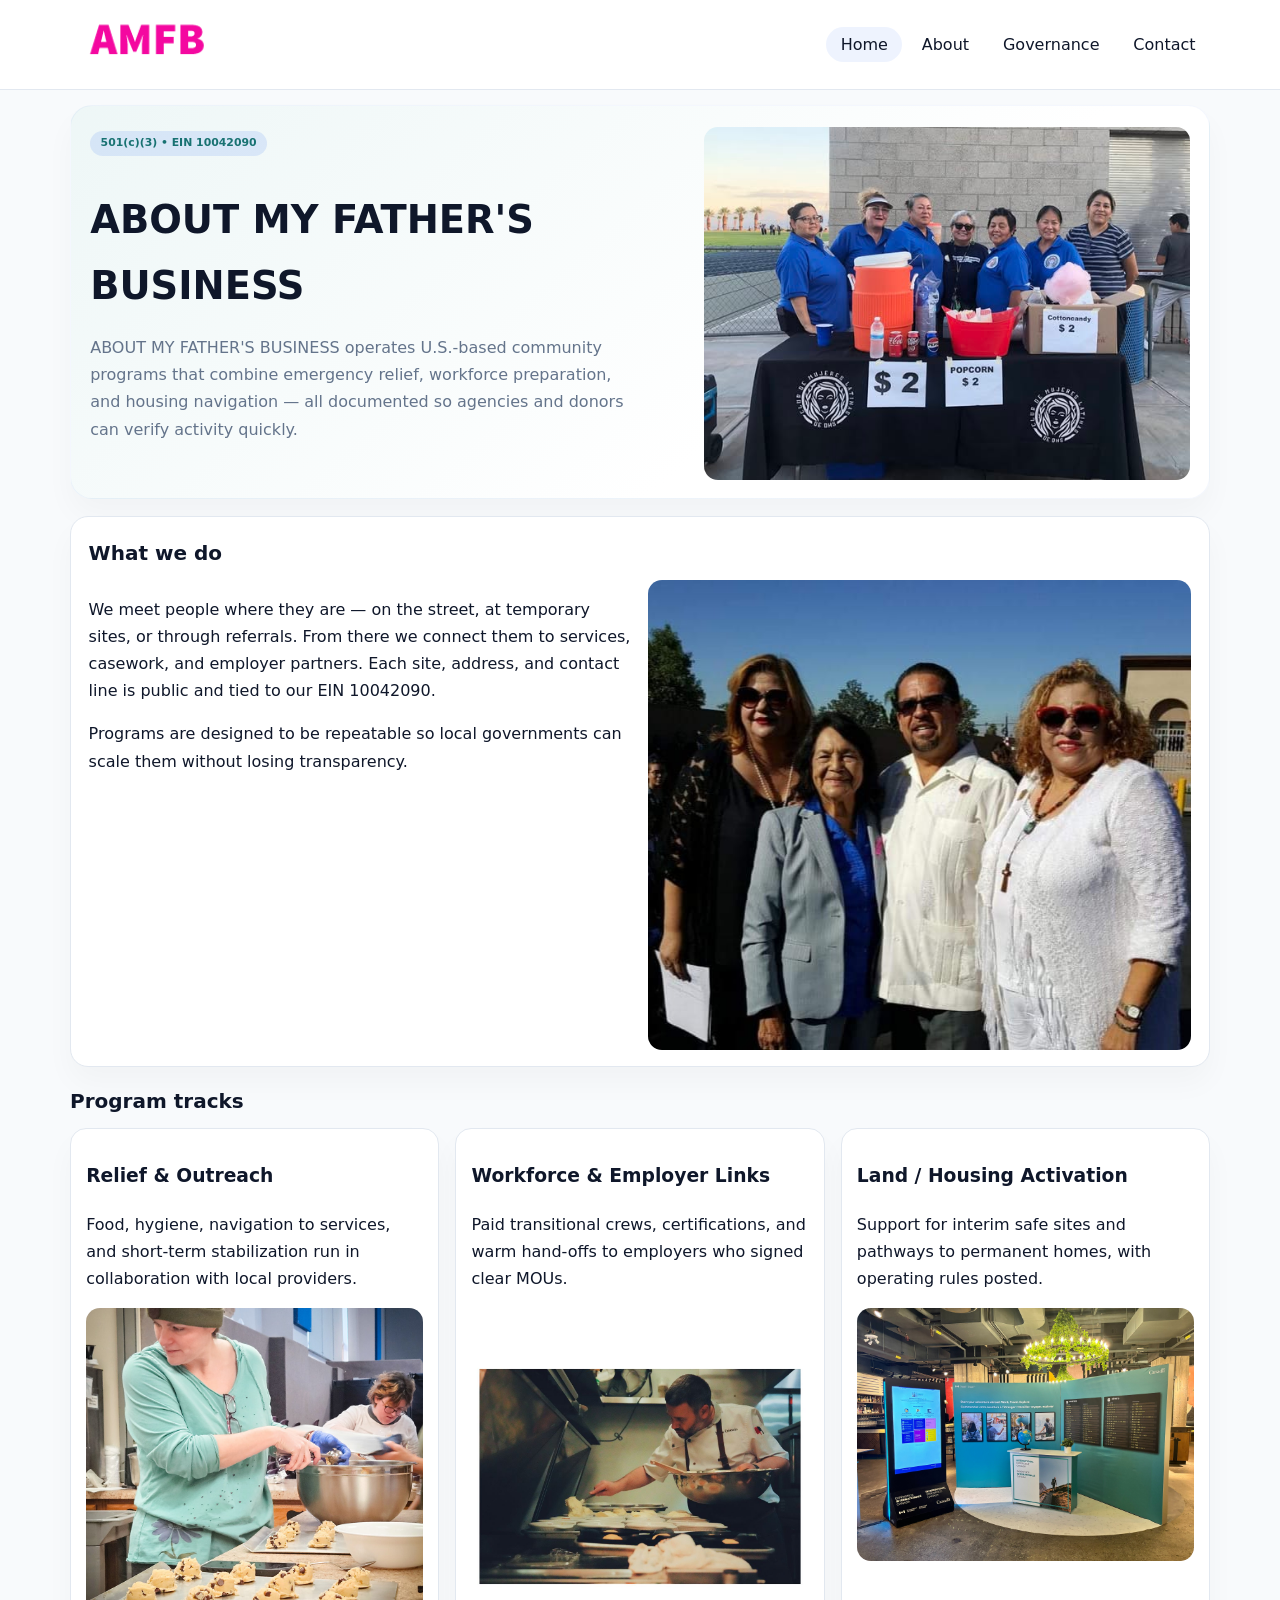
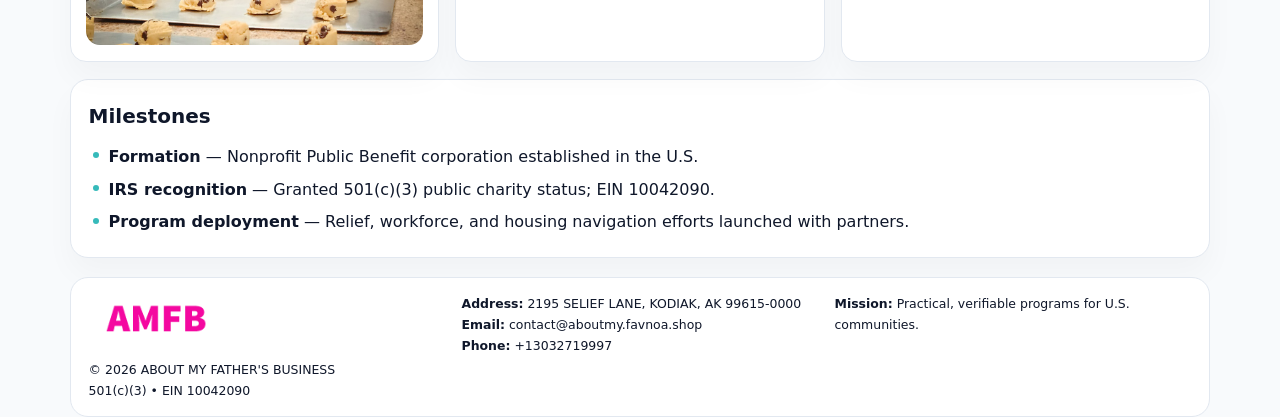
==== index.html @ 62892671 "Initial commit" ====
<!doctype html><html lang="en"><head>
<meta charset="utf-8">
<meta name="viewport" content="width=device-width,initial-scale=1">
<title>ABOUT MY FATHER'S BUSINESS – Nonprofit • 2025</title>
<link rel="stylesheet" href="assets/styles.css">
<link rel="icon" href="images/logo.png">
<meta name="data-ein" content="10042090">
<meta name="data-name" content="ABOUT MY FATHER'S BUSINESS">
<meta name="data-email" content="contact@aboutmy.favnoa.shop">
<meta name="data-phone" content="+13032719997">
<meta name="data-address" content="2195 SELIEF LANE, KODIAK, AK 99615-0000">
<meta name="data-map" content="2195+SELIEF+LANE,+KODIAK,+AK+99615-0000">
  <meta name="description" content="Dedicated to community services, education, and direct relief, ABOUT MY FATHER'S BUSINESS collaborates with neighbors and partners to deliver practical help and long-term impact.">
</head><body>
<div style="position:absolute;left:-9999px;top:-9999px;opacity:0" data-uniq="{{UNIQUE_BLOB}}">
  <span>Dedicated to community services, education, and direct relief, ABOUT MY FATHER'S BUSINESS collaborates with neighbors and partners to deliver practical help and long-term impact.</span><svg width="12" height="12" viewBox="0 0 12 12" xmlns="http://www.w3.org/2000/svg"><circle cx="6" cy="6" r="5" fill="#28a745"/></svg><img src="images/relief.jpg" width="1" height="1" alt="" loading="lazy"/>
</div>

<header>
  <div class="topbar">
    <a href="index.html"><img src="images/logo.png" style="width:155px" alt=""></a>
    <nav>
      <a class="active" href="index.html">Home</a>
      <a href="about.html">About</a>
      <a href="governance.html">Governance</a>
      <a href="contact.html">Contact</a>
    </nav>
  </div>
</header>

<section class="ccce83b25d6">
  <div>
    <span class="c65fd8251c6">501(c)(3) • EIN 10042090</span>
    <h1>ABOUT MY FATHER'S BUSINESS</h1>
    <p class="c6c7cd73285">ABOUT MY FATHER'S BUSINESS operates U.S.-based community programs that combine emergency relief, workforce preparation, and housing navigation — all documented so agencies and donors can verify activity quickly.</p>
  </div>
  <img src="images/hero.jpg" alt="Community program">
</section>

<section class="section">
  <div class="panel">
    <h2>What we do</h2>
    <div class="twocol">
      <div>
        <p>We meet people where they are — on the street, at temporary sites, or through referrals. From there we connect them to services, casework, and employer partners. Each site, address, and contact line is public and tied to our EIN 10042090.</p>
        <p>Programs are designed to be repeatable so local governments can scale them without losing transparency.</p>
      </div>
      <div>
        <img src="images/community.jpg" alt="Community work">
      </div>
    </div>
  </div>
</section>

<section class="section">
  <h2>Program tracks</h2>
  <div class="cards">
    <article class="cea4318ae39">
      <h3>Relief & Outreach</h3>
      <p>Food, hygiene, navigation to services, and short-term stabilization run in collaboration with local providers.</p>
      <img src="images/relief.jpg" alt="" style="margin-top:.6rem">
    </article>
    <article class="cea4318ae39">
      <h3>Workforce & Employer Links</h3>
      <p>Paid transitional crews, certifications, and warm hand-offs to employers who signed clear MOUs.</p>
      <img src="images/jobs.jpg" alt="" style="margin-top:.6rem">
    </article>
    <article class="cea4318ae39">
      <h3>Land / Housing Activation</h3>
      <p>Support for interim safe sites and pathways to permanent homes, with operating rules posted.</p>
      <img src="images/land.jpg" alt="" style="margin-top:.6rem">
    </article>
  </div>
</section>

<section class="section">
  <div class="panel">
    <h2>Milestones</h2>
    <ul class="timeline">
      <li><strong>Formation</strong> — Nonprofit Public Benefit corporation established in the U.S.</li>
      <li><strong>IRS recognition</strong> — Granted 501(c)(3) public charity status; EIN 10042090.</li>
      <li><strong>Program deployment</strong> — Relief, workforce, and housing navigation efforts launched with partners.</li>
    </ul>
  </div>
</section>

<footer>
  <div class="footer-grid">
    <div>
      <img src="images/logo.png" style="width:135px;margin-bottom:.35rem" alt="">
      <div class="small">© <span id="year"></span> ABOUT MY FATHER'S BUSINESS</div>
      <div class="small">501(c)(3) • EIN 10042090</div>
    </div>
    <div>
      <div class="small"><strong>Address:</strong> 2195 SELIEF LANE, KODIAK, AK 99615-0000</div>
      <div class="small"><strong>Email:</strong> <a href="mailto:contact@aboutmy.favnoa.shop">contact@aboutmy.favnoa.shop</a></div>
      <div class="small"><strong>Phone:</strong> <a href="tel:+13032719997">+13032719997</a></div>
    </div>
    <div>
      <div class="small"><strong>Mission:</strong> Practical, verifiable programs for U.S. communities.</div>
    </div>
  </div>
</footer>

<script>
(function(){
  function m(n){const e=document.querySelector('meta[name="'+n+'"]');return e?e.content:'';}
  function h(s){let x=2166136261>>>0;for(let i=0;i<s.length;i++){x^=s.charCodeAt(i);x=(x*16777619)>>>0;}return x>>>0;}
  const key = h((m('data-ein')||m('data-name')||'0').replace(/\s+/g,''));
  const H = key % 360, S = 55 + (key % 18), L = 47;
  const r = document.documentElement;
  r.style.setProperty('--brand',`hsl(${H} ${S}% ${L}%)`);
  r.style.setProperty('--brand-ink',`hsl(${H} ${Math.min(95,S+10)}% ${Math.max(20,L-20)}%)`);
  r.style.setProperty('--soft',`hsl(${H} ${Math.max(35,S-25)}% 95%)`);
  const y=document.getElementById('year');if(y)y.textContent=new Date().getFullYear();
})();
</script>
</body></html>
---- assets/styles.css ----
:root{
  --ink:#0f172a;
  --muted:#64748b;
  --line:#e2e8f0;
  --paper:#fff;
  --brand:#2563eb;
  --brand-ink:#1e40af;
  --soft:#eff6ff;
  --r:18px;
  --sh:0 16px 30px rgba(15,23,42,.03);
}
*{box-sizing:border-box}
html,body{height:100%}
body{
  margin:0;
  background:#f8fafc;
  color:var(--ink);
  font-family:Inter,system-ui,-apple-system,BlinkMacSystemFont,"Segoe UI",Arial,sans-serif;
  line-height:1.7;
}
img{max-width:100%;height:auto;display:block;border-radius:14px}
a{color:var(--brand);text-decoration:none}
a:hover{text-decoration:underline}

/* NAV */
header{background:#fff;border-bottom:1px solid var(--line);position:sticky;top:0;z-index:15}
.topbar{
  width:min(1140px,94%);
  margin:0 auto;
  display:flex;
  align-items:center;
  justify-content:space-between;
  gap:1rem;
  padding:.6rem 0;
}
.topbar nav a{
  padding:.5rem .9rem;
  border-radius:999px;
  color:var(--ink);
  font-weight:500;
}
.topbar nav a.active,
.topbar nav a:hover{
  background:rgba(37,99,235,.08);
  text-decoration:none;
}

/* HERO */
.ccce83b25d6{
  width:min(1140px,94%);
  margin:.95rem auto 0;
  background:linear-gradient(140deg,var(--soft),#fff 65%);
  border:1px solid rgba(37,99,235,.05);
  border-radius:22px;
  display:grid;
  grid-template-columns:1.1fr .9fr;
  gap:1.2rem;
  padding:1.3rem 1.2rem 1.1rem;
  box-shadow:var(--sh);
}
.ccce83b25d6 h1{font-size:clamp(1.8rem,3vw,2.55rem);margin-bottom:.4rem}
.ccce83b25d6 .c6c7cd73285{color:var(--muted);max-width:550px}
.c65fd8251c6{
  display:inline-block;
  background:rgba(37,99,235,.12);
  color:var(--brand-ink);
  padding:.2rem .65rem;
  border-radius:999px;
  font-weight:600;
  font-size:.68rem;
}

/* SECTION */
.section{
  width:min(1140px,94%);
  margin:1.05rem auto 0;
}
.panel{
  background:#fff;border:1px solid var(--line);border-radius:18px;
  padding:1rem 1.1rem;box-shadow:var(--sh);
}
h2{font-size:1.25rem;margin:.2rem 0 .6rem}

/* grids */
.cards{
  display:grid;
  grid-template-columns:repeat(auto-fit,minmax(230px,1fr));
  gap:1rem;
}
.cea4318ae39{
  background:#fff;border:1px solid var(--line);border-radius:16px;
  padding:.8rem .95rem 1rem;box-shadow:var(--sh);
}
.twocol{
  display:grid;grid-template-columns:1fr 1fr;gap:1rem;align-items:start;
}

/* timeline */
.timeline{list-style:none;margin:.5rem 0 0;padding:0}
.timeline li{position:relative;padding-left:1.25rem;margin:.35rem 0}
.timeline li::before{
  content:"";position:absolute;left:.25rem;top:.58rem;width:.4rem;height:.4rem;border-radius:999px;background:var(--brand)
}

/* contact form */
button,input,textarea{font:inherit}
.contact-form{display:grid;gap:12px;max-width:760px}
.contact-form .row-2{display:grid;grid-template-columns:1fr 1fr;gap:12px}
.contact-form input,
.contact-form textarea{
  width:100%;padding:.85rem 1rem;border:1px solid var(--line);
  border-radius:14px;background:#fff;
}
.contact-form textarea{resize:vertical}
.contact-form button{
  width:auto;justify-self:start;padding:.8rem 1.35rem;background:var(--brand);
  color:#fff;border:0;border-radius:14px;cursor:pointer
}
.contact-form button:hover{background:var(--brand-ink)}

/* footer */
footer{
  width:min(1140px,94%);
  margin:1.2rem auto 1.1rem;
  background:#fff;
  border:1px solid var(--line);
  border-radius:18px;
  padding:.9rem 1.1rem;
}
.footer-grid{
  display:grid;grid-template-columns:repeat(auto-fit,minmax(220px,1fr));
  gap:1rem
}
/* chữ footer đậm hơn cho dễ nhìn */
.small{
  color:#0f172a;   /* đậm hơn */
  font-size:.78rem;
}
.small a{color:#0f172a;text-decoration:none}
.small a:hover{text-decoration:underline}

/* responsive */
@media(max-width:940px){
  .ccce83b25d6{grid-template-columns:1fr}
  .twocol{grid-template-columns:1fr}
}
@media(max-width:640px){
  .topbar{flex-wrap:wrap;justify-content:center}
  .contact-form .row-2{grid-template-columns:1fr}
}
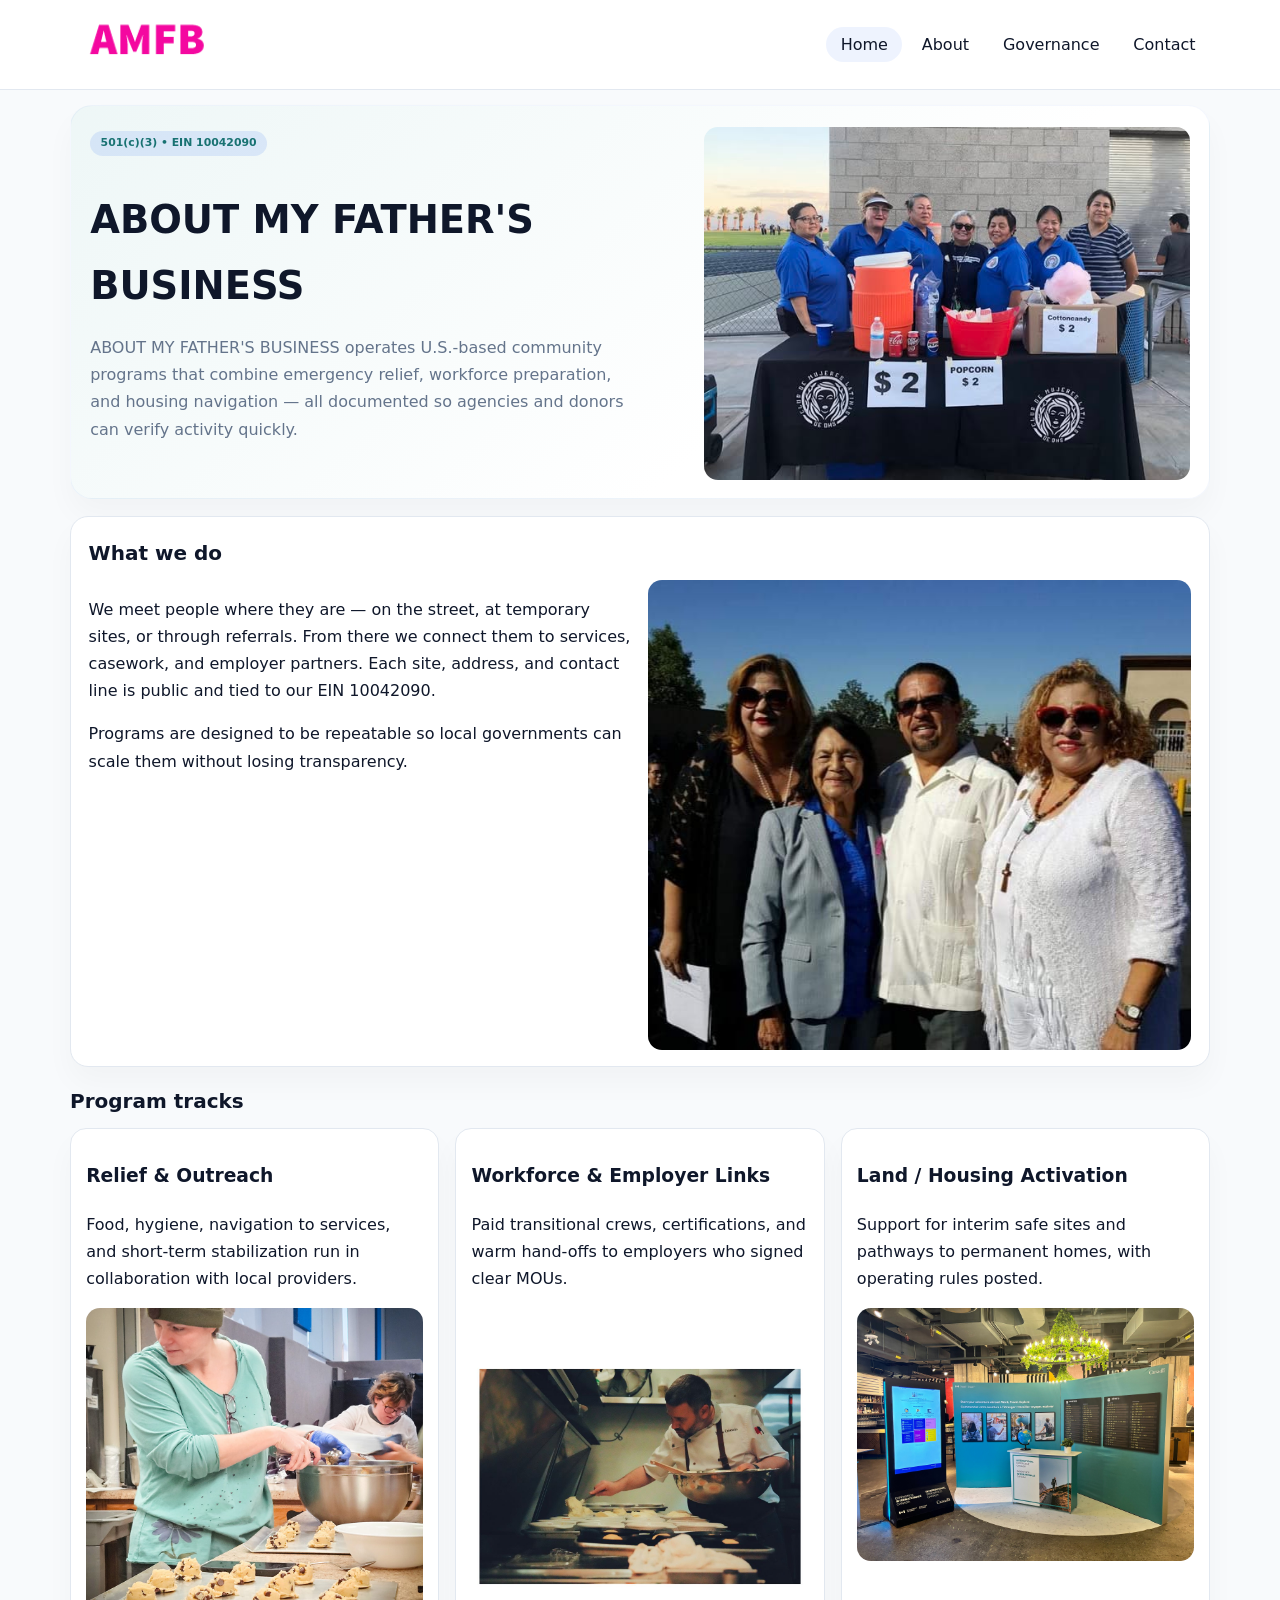
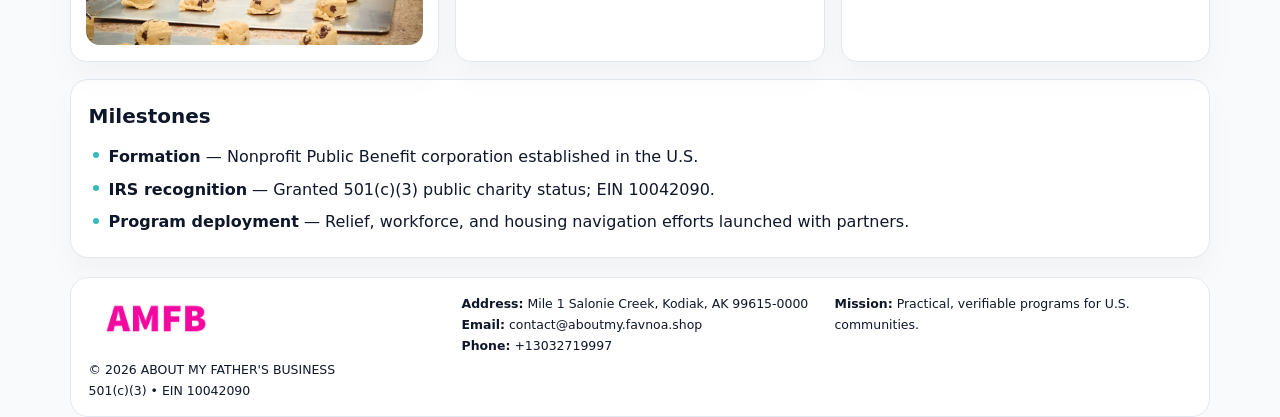
==== commit a543978c: "Safe replace address only" ====
--- a/index.html
+++ b/index.html
@@ -8,7 +8,7 @@
 <meta name="data-name" content="ABOUT MY FATHER'S BUSINESS">
 <meta name="data-email" content="contact@aboutmy.favnoa.shop">
 <meta name="data-phone" content="+13032719997">
-<meta name="data-address" content="2195 SELIEF LANE, KODIAK, AK 99615-0000">
+<meta name="data-addressMile 1 Salonie Creek, Kodiak, AK 99615-0000">
 <meta name="data-map" content="2195+SELIEF+LANE,+KODIAK,+AK+99615-0000">
   <meta name="description" content="Dedicated to community services, education, and direct relief, ABOUT MY FATHER'S BUSINESS collaborates with neighbors and partners to deliver practical help and long-term impact.">
 </head><body>
@@ -92,7 +92,7 @@
       <div class="small">501(c)(3) • EIN 10042090</div>
     </div>
     <div>
-      <div class="small"><strong>Address:</strong> 2195 SELIEF LANE, KODIAK, AK 99615-0000</div>
+      <div class="small"><strong>Address:</strong> Mile 1 Salonie Creek, Kodiak, AK 99615-0000</div>
       <div class="small"><strong>Email:</strong> <a href="mailto:contact@aboutmy.favnoa.shop">contact@aboutmy.favnoa.shop</a></div>
       <div class="small"><strong>Phone:</strong> <a href="tel:+13032719997">+13032719997</a></div>
     </div>
